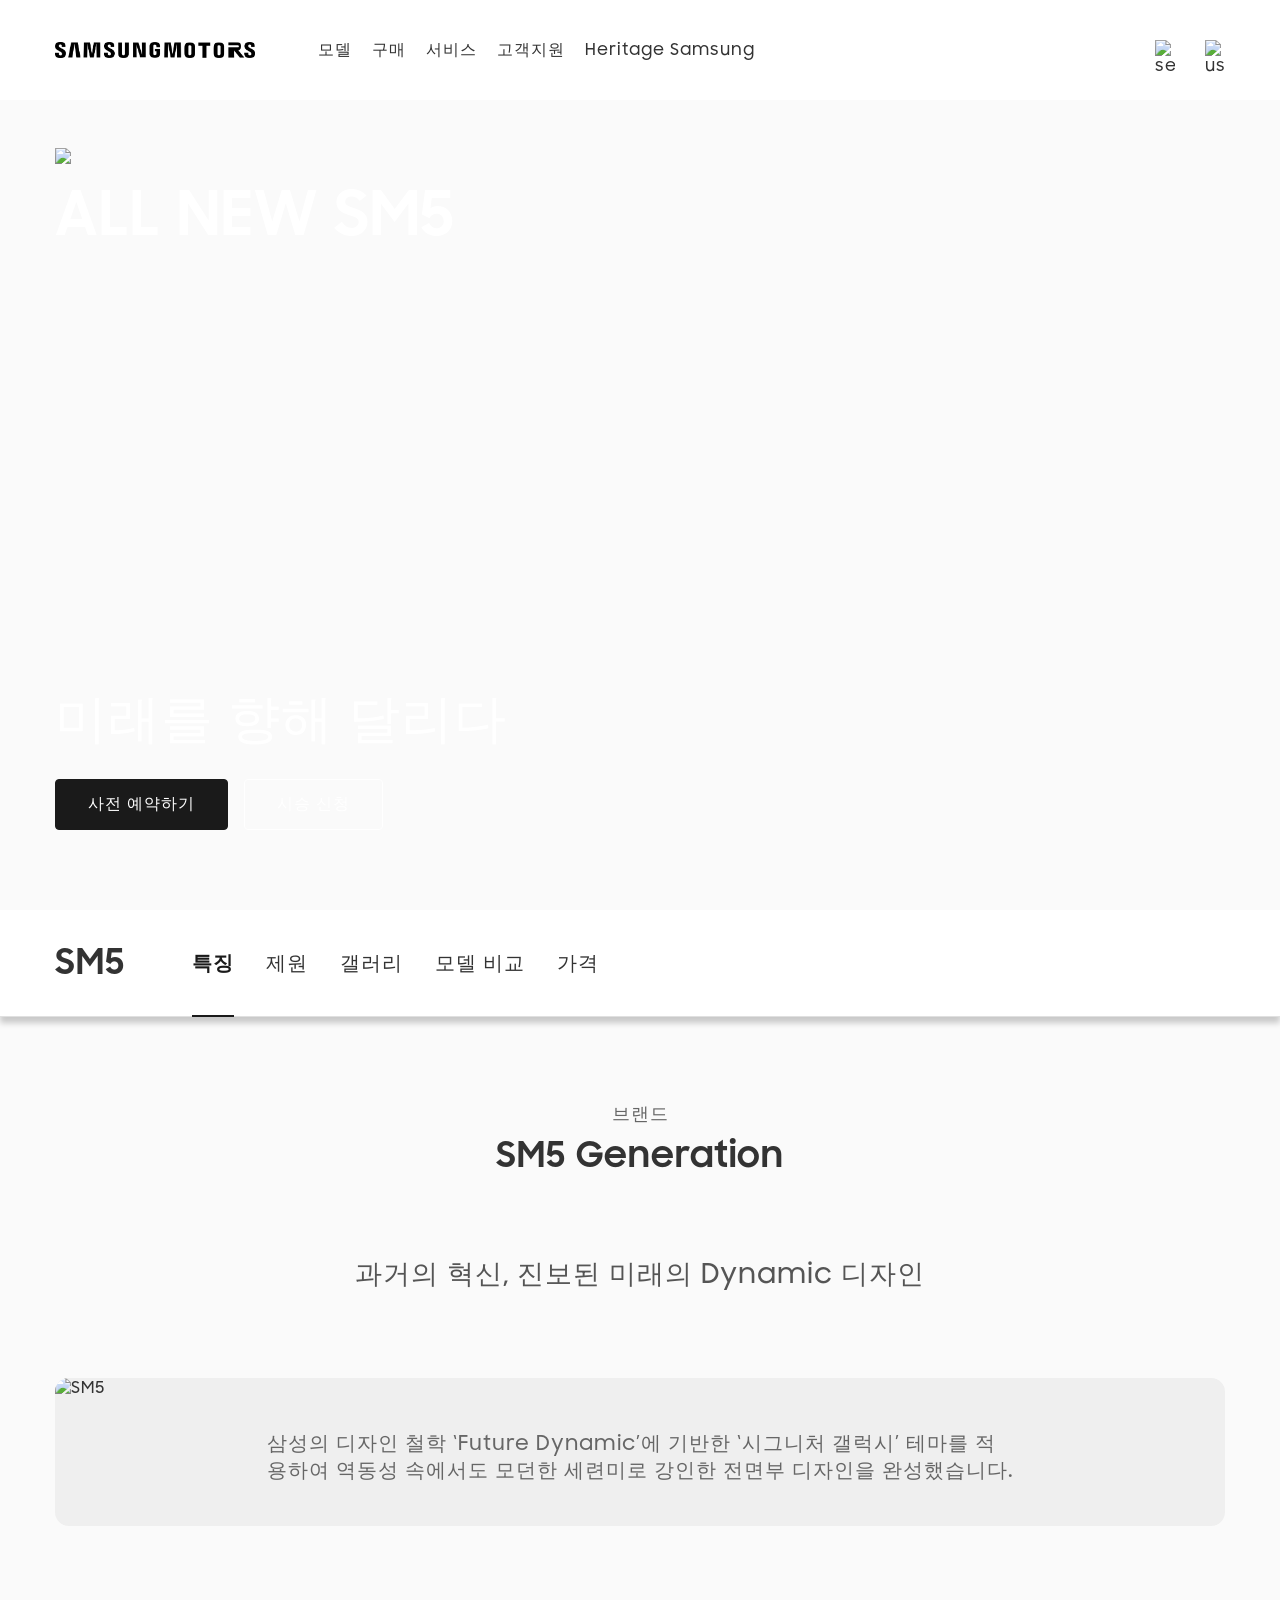
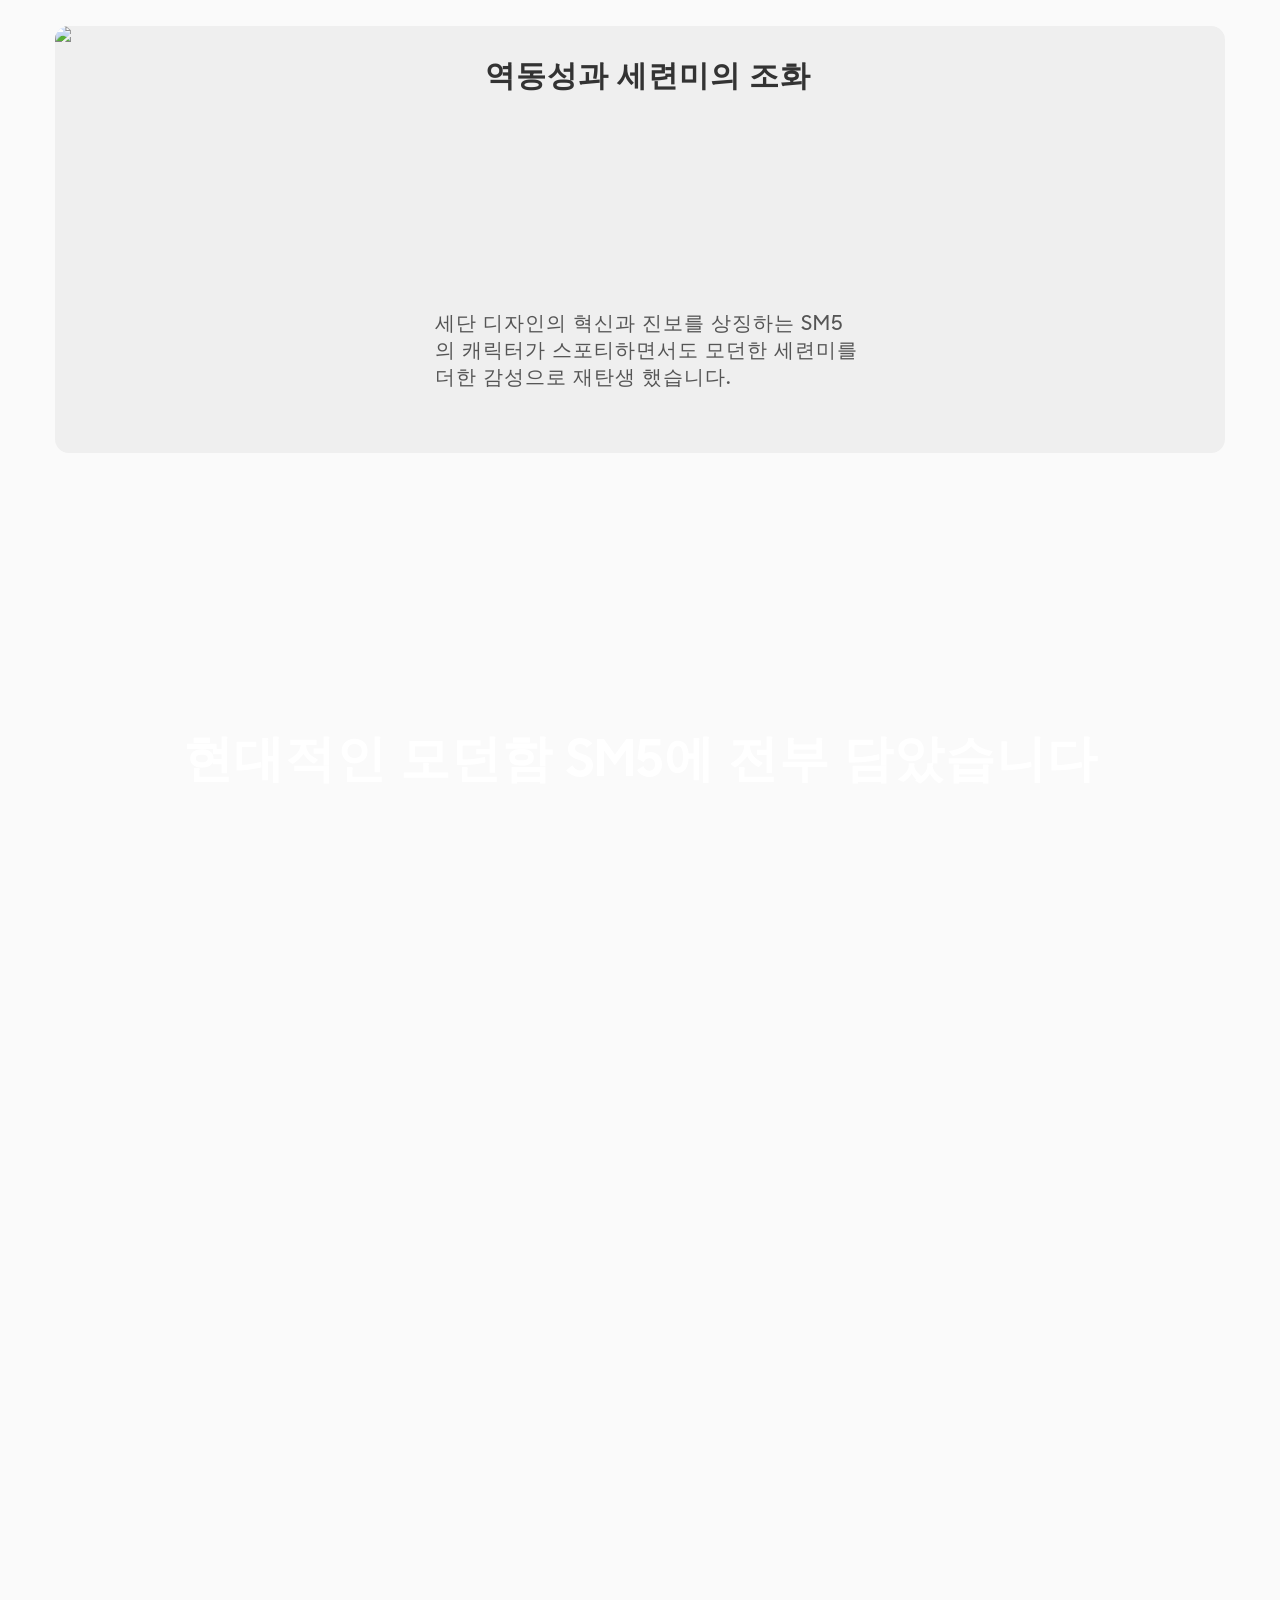
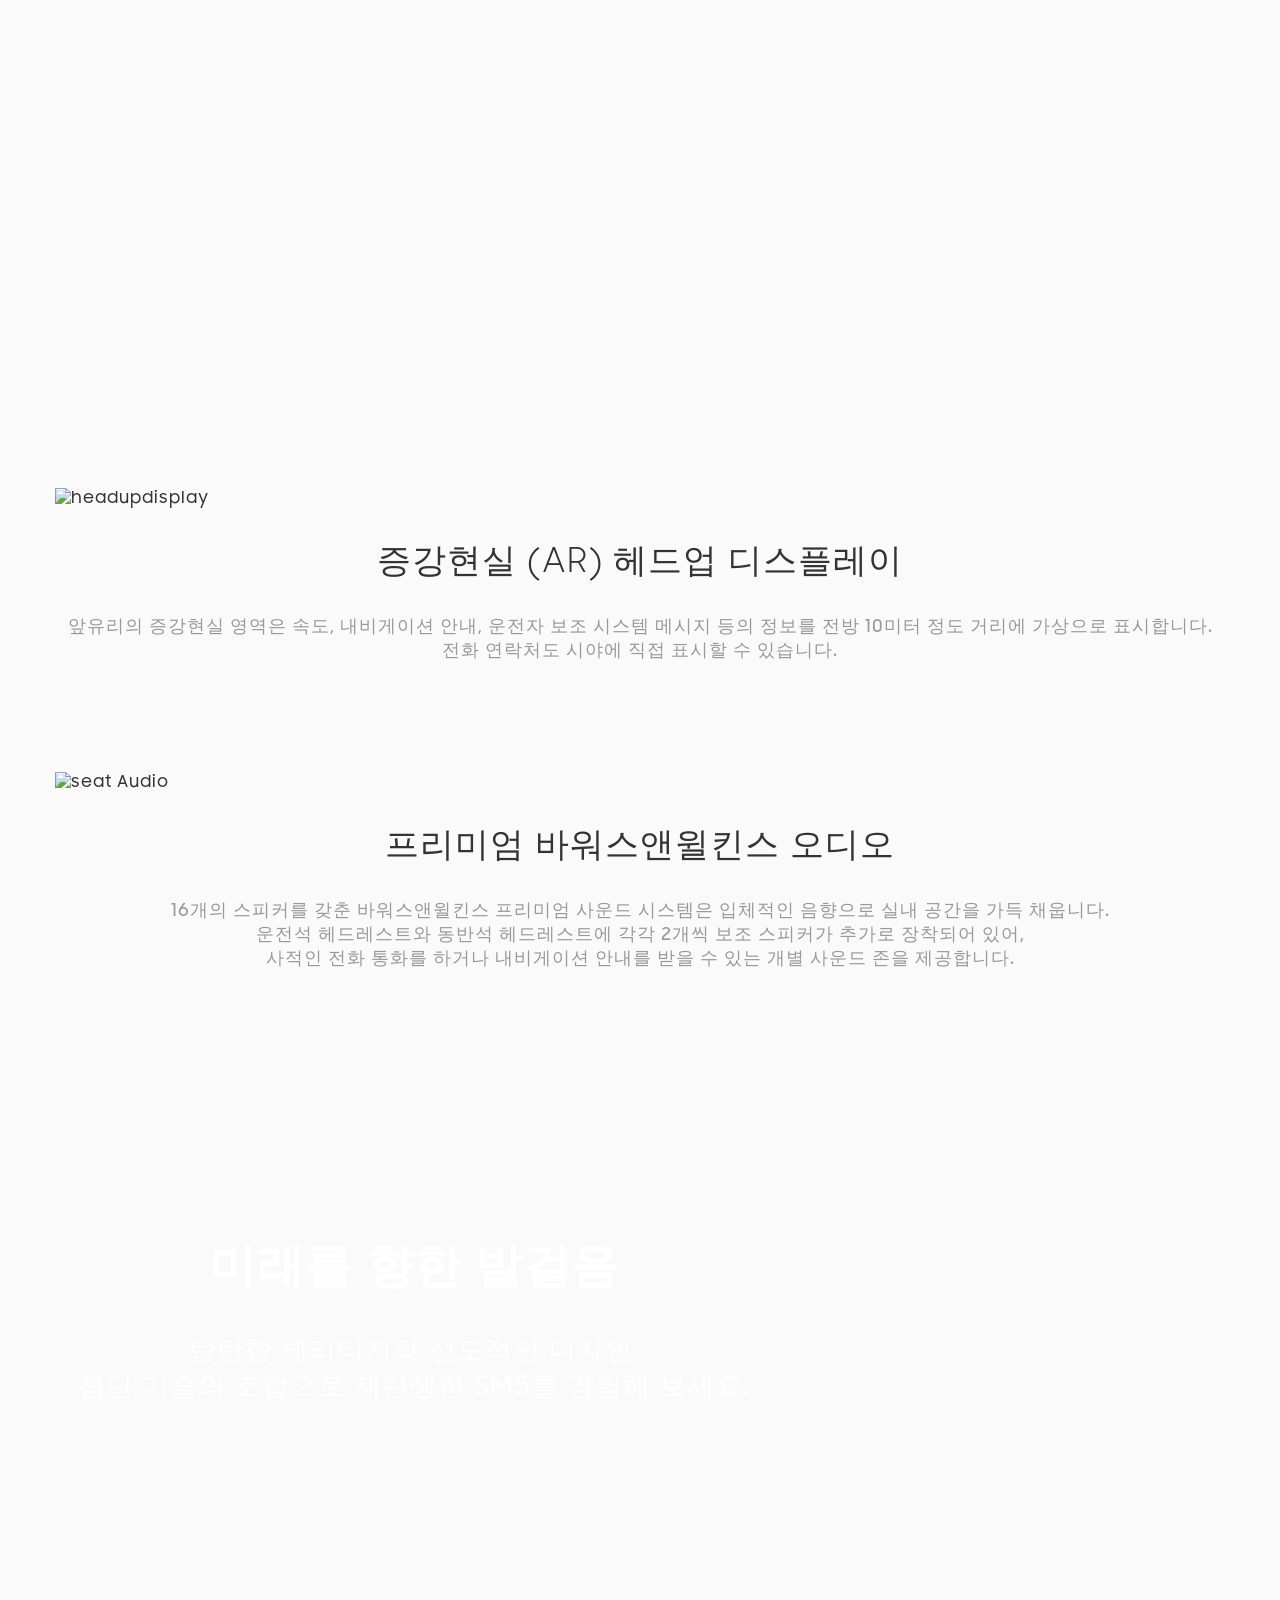
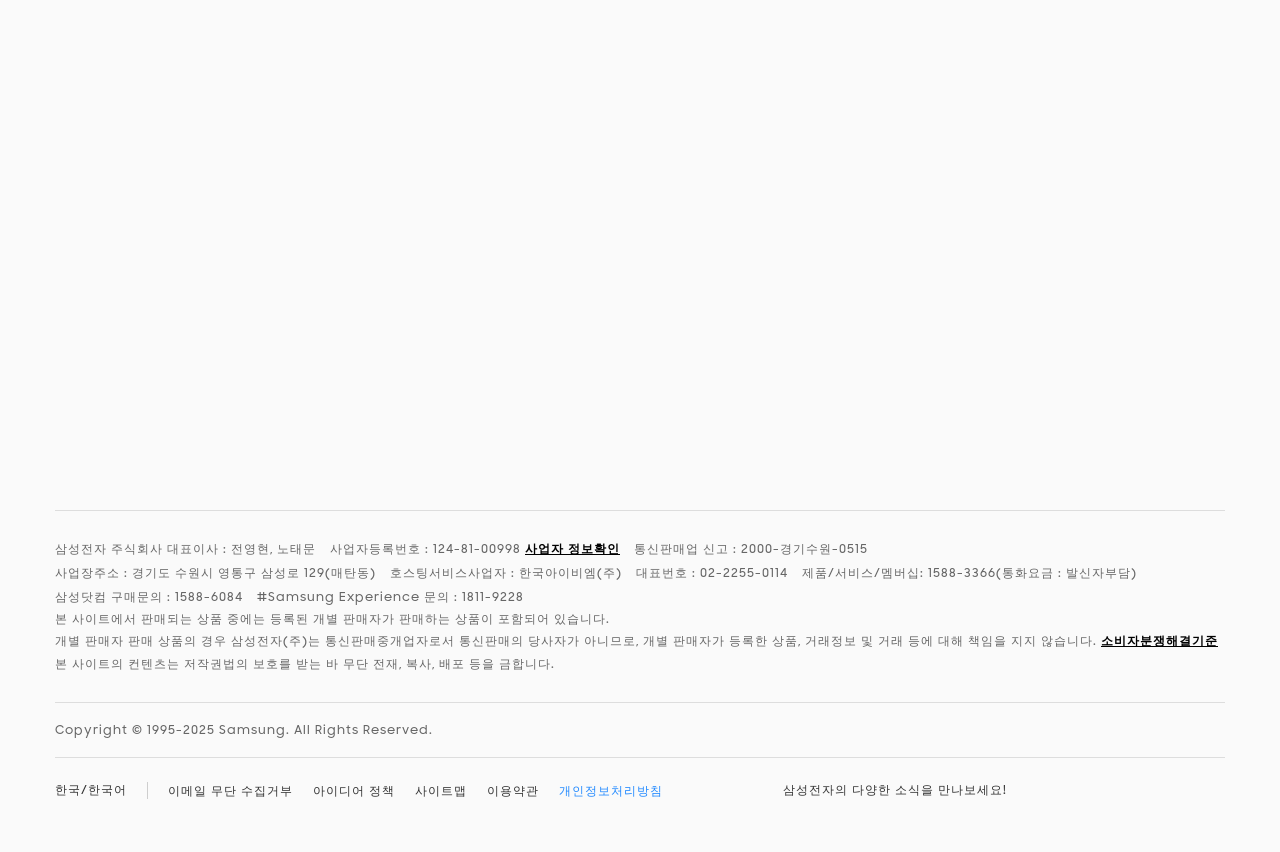
==== car-model.html @ c20ecaf3 "0511" ====
﻿<!DOCTYPE html>
<html lang="ko">
<head>
  <meta charset="UTF-8" />
  <meta name="viewport" content="width=device-width, initial-scale=1.0" />
  <title>All New SM5</title>
  <!-- 외부링크 -->
  <!-- 폰트어썸CDN -->
  <script src="https://kit.fontawesome.com/1cd9cbfb2d.js" crossorigin="anonymous"></script>
    <!-- reset -->
  <link rel="stylesheet" href="css/reset.css" />
  <!-- header -->
  <link rel="stylesheet" href="css/header.css" />
  <!-- main navi -->
  <link rel="stylesheet" href="css/car-model-navi.css" />
  <!-- footer -->
  <link rel="stylesheet" href="css/footer.css" />
  <!-- style -->
  <link rel="stylesheet" href="css/car-model.css" />
  <link rel="stylesheet" href="css/banner-slider.css" />
  <script src="js/header-footer.js" defer></script>
  <script src="js/banner-slider.js" defer></script>
</head>
<body>
<!-- header-nav -->
  <header>
    <div class="container">
      <h1 class="logo">
        <a href="index.html"><img src="imgs/icon-img/logo.png" alt="LOGO"></a>
      </h1>
      <nav class="navbar">
        <ul class="navbtn1">
          <li><a href="car-model.html">모델</a></li>
          <li><a href="#">구매</a></li>
          <li><a href="#">서비스</a></li>
          <li><a href="#">고객지원</a></li>
          <li><a href="#">Heritage Samsung</a></li>
        </ul>
        <ul class="navbtn2">
          <li><button class="search"><img src="imgs/icon-img/search.png" alt="search"></button></li>
          <ll><a href="#" class="user"><img src="imgs/icon-img/user.png" alt="user"></a></ll>
        </ul>
      </nav>
      <!-- 추가: 햄버거 버튼 -->
    <button class="hamburger" id="hamburger">
      <span></span>
      <span></span>
      <span></span>
    </button>
    </div>
  </header>

  <main>
    <!-- topBanner========================================================== -->
    <section id="topBanner">
      <!-- 슬라이드 배경 -->
      <div class="banner-slides">
        <div class="slide active" style="background-image: url('imgs/model-img/topbanner.png')"></div>
        <div class="slide"        style="background-image: url('imgs/model-img/topbanner (1).png')"></div>
        <div class="slide"        style="background-image: url('imgs/model-img/topbanner (2).png')"></div>
        <div class="slide"        style="background-image: url('imgs/model-img/topbanner (3).png')"></div>
      </div>

      <div class="container">
        <div class="title">
          <img src="imgs/icon-img/Samsung Logo.png">
          <h1 class="naming">ALL NEW SM5</h1>
        </div>
        <div class="slogan">
          <h3>미래를 향해 달리다</h3>
          <div class="btn">
            <a href="#" class="reserve">사전 예약하기</a>
            <a href="#" class="drive">시승 신청</a>
          </div>
        </div>
      </div>

      <!-- 슬라이드 컨트롤 -->
      <div class="banner-controls">
        <button class="btn-prev" aria-label="이전"><i class="fa-solid fa-chevron-left"></i></button>
        <button class="btn-pause" aria-label="일시정지"><i class="fa-solid fa-pause"></i></button>
        <button class="btn-next" aria-label="다음"><i class="fa-solid fa-chevron-right"></i></button>
      </div>
    </section>

    <div id="sticky-wrap">
    <!-- model-nav -->
    <section id="model-nav">
      <div class="container">
          <div class="navi">
          <div class="nav-title">
            SM5
          </div>
          <nav class="nav-btn">
            <a href="car-model.html" class="on">특징</a>
            <a href="car-model2.html">제원</a>
            <a href="car-model3.html">갤러리</a>
            <a href="#">모델 비교</a>
            <a href="#">가격</a>
          </nav>
        </div>
      </div>
    </section>
    
    <!-- model-imgs -->

      <section id="model-imgs">
      <div class="container">
        <div class="title">
          <p>브랜드</p>
          <h1>SM5 Generation</h1>
          <span>과거의 혁신, 진보된 미래의 Dynamic 디자인</span>
        </div>
        <div class="img-box img-box1">
            <img src="imgs/model-img/old&newcard.png" alt="SM5">
          <div class="box-txt box-txt1">
            <p>삼성의 디자인 철학 ‘Future Dynamic’에 기반한 ‘시그니처 갤럭시’ 테마를 적용하여 역동성 속에서도 모던한 세련미로 강인한 전면부 디자인을 완성했습니다.</p>
          </div>
        </div>
        <div class="img-box img-box2">
          <img src="imgs/model-img/blackcard.png">
          <div class="box-txt box-txt2">
            <h3>역동성과 세련미의 조화</h3>
            <p>세단 디자인의 혁신과 진보를 상징하는 SM5의 캐릭터가 스포티하면서도 모던한 세련미를 더한 감성으로 재탄생 했습니다. </p>
          </div>
        </div>
      </div>
    </section>

    <!-- interier -->
    
    <section id="interier">
      <div class="container">
        <h1>현대적인 모던함 SM5에 전부 담았습니다</h1>
      </div>
    </section>

    <!-- function -->

    <section id="function">
      <div class="container">
        <div class="function-card function-card1">
          <img src="imgs/model-img/headupdisplay.png" alt="headupdisplay">
          <div class="function-txt">
            <h3>증강현실 (AR) 헤드업 디스플레이</h3>
            <p>앞유리의 증강현실 영역은 속도, 내비게이션 안내, 운전자 보조 시스템 메시지 등의 정보를 전방 10미터 정도 거리에 가상으로 표시합니다.<br> 
전화 연락처도 시야에 직접 표시할 수 있습니다.</p>
          </div>
        </div>
        <div class="function-card function-card2">
          <img src="imgs/model-img/seat.png" alt="seat Audio">
          <div class="function-txt">
            <h3>프리미엄 바워스앤윌킨스 오디오</h3>
            <p>16개의 스피커를 갖춘 바워스앤윌킨스 프리미엄 사운드 시스템은 입체적인 음향으로 실내 공간을 가득 채웁니다.<br>
운전석 헤드레스트와 동반석 헤드레스트에 각각 2개씩 보조 스피커가 추가로 장착되어 있어,<br> 
사적인 전화 통화를 하거나 내비게이션 안내를 받을 수 있는 개별 사운드 존을 제공합니다.</p>
          </div>
        </div>
      </div>
    </section>

<!-- bot-banner -->
    <section id="bot-banner">
      <div class="bot-banner-txt">
        <h1>미래를 향한 발걸음</h1>
        <p>탄탄한 헤리티지와 선도적인 디자인,<br> 첨단 기술의 조합으로 재탄생한 SM5를 경험해 보세요.</p>
      </div>
    </div>
    </section>

    </div>
  </main>
  <!-- footer -->
  
  <footer id="footer">
    <div class="container">
      <div class="footer_inner">
			<div class="footer_info">
				<div class="info_line">
					<p>삼성전자 주식회사 대표이사 : 전영현, 노태문</p>
					<p>
						사업자등록번호 : 124-81-00998
						<a href="https://www.ftc.go.kr/bizCommPop.do?wrkr_no=1248100998&amp;apv_perm_no=" class="comp" title="새 창 열림" target="_blank" data-di-id="di-id-ab5b704f-9ed59ae2">사업자 정보확인</a>
					</p>
					<p>통신판매업 신고 : 2000-경기수원-0515</p>
				</div>
				<div class="info_line">
					<p>사업장주소 : 경기도 수원시 영통구 삼성로 129(매탄동)</p>
					<p>호스팅서비스사업자 : 한국아이비엠(주)</p>
					<p>대표번호 : 02-2255-0114</p>
					<p>제품/서비스/멤버십: 1588-3366(통화요금 : 발신자부담)</p>
					<p>삼성닷컴 구매문의 : 1588-6084</p>
					<p>#Samsung Experience 문의 : 1811-9228</p>
				</div>
				<div class="info_line desc">
					<p>
						본 사이트에서 판매되는 상품 중에는 등록된 개별 판매자가 판매하는 상품이 포함되어 있습니다.
					</p>
					<p>
						개별 판매자 판매 상품의 경우 삼성전자(주)는 통신판매중개업자로서 통신판매의 당사자가 아니므로, 개별 판매자가 등록한 상품, 거래정보 및 거래 등에 대해 책임을 지지 않습니다.
						<a href="/sec/dispute-resolution/" class="comp" title="새 창 열림" target="_blank" data-di-id="di-id-be22e656-9330a1a8">소비자분쟁해결기준</a>
					</p>
				</div>
				<div class="info_line">
					<p>본 사이트의 컨텐츠는 저작권법의 보호를 받는 바 무단 전재, 복사, 배포 등을 금합니다.</p>
				</div>
			</div>
		</div>
<article class="middle_foot">
  <p>Copyright &copy; 1995-2025 Samsung. All Rights Reserved.</p>
</article>
    <div class="footer_content footnote">
		<div class="footer_inner">
			<div class="terms_box">
				<a href="/sec/function/ipredirection/ipredirectionLocalList/" class="footer_language" data-di-id="di-id-b35ede79-4d6bcb10">한국/한국어</a>
					<ul class="terms_list">
					<li><a href="javascript:;" title="이메일 무단 수집거부" data-popup-target="popupGatherRefuse" data-omni="footer:bottom_email_security" data-di-id="di-id-8c03a043-547cf681">이메일 무단 수집거부</a></li>
					<li><a href="javascript:;" title="아이디어 정책" data-popup-target="popupIdeaPolicy" data-omni="footer:bottom_idea security" data-di-id="di-id-d945bde3-86e293f">아이디어 정책</a></li>
					<li><a href="/sec/info/sitemap/" data-omni="footer:bottom_sitemap" data-di-id="di-id-b40f2152-eef82385">사이트맵</a></li>
						<li>
						<div id="dropClauseList01" class="wrap-droplist rounded clause-use">
							<button class="droplist-button" aria-haspopup="listbox" aria-labelledby="dropServiceClauseTitle dropServiceClauseBtn" id="dropServiceClauseBtn" title="서비스별 이용약관" data-di-id="#dropServiceClauseBtn">이용약관<span class="blind">하위 메뉴 있음</span></button>
							<ul class="droplist" aria-labelledby="dropServiceClauseTitle" aria-activedescendant="optServiceClause01">
								<li id="optServiceClause02" class="droplist-item" data-omni="footer:terms_legal"><a href="https://account.samsung.com/membership/etc/specialTC.do?fileName=samsungkorea.html" target="_blank" title="새 창으로 열림" data-di-id="di-id-45524f74-94887041">삼성전자 대표사이트 이용약관</a></li>
								<li id="optServiceClause03" class="droplist-item" data-omni="footer:terms_conditions"><a href="/sec/membership/terms/" data-di-id="di-id-bf32124c-86fdbf54">삼성전자 멤버십 회원 이용약관</a></li>
								<li id="optServiceClause04" class="droplist-item" data-omni="footer:terms_contents"><a href="https://account.samsung.com/membership/policy/terms" target="_blank" title="새 창으로 열림" data-di-id="di-id-9325bd65-80ab3fd4">삼성 서비스 이용약관</a></li>
								<li id="optServiceClause05" class="droplist-item" data-omni="footer:terms_aisc"><a href="/sec/aisc/terms/600/700/" data-di-id="di-id-958b317d-4fa157c9">AI 구독 이용약관</a></li>
							</ul>
						</div>
					</li>
					<li>
						<div id="dropClauseList02" class="wrap-droplist rounded  clause-private">
							<button class="droplist-button" title="서비스별 개인정보처리방침" id="dropServicePrivateTitle" data-di-id="#dropServicePrivateTitle" style="color:#2189FF;">개인정보처리방침<span class="blind">하위 메뉴 있음</span></button>
							<ul class="droplist" aria-labelledby="dropServicePrivateTitle" aria-activedescendant="optServicePrivate01">
								<li id="optServicePrivate02" class="droplist-item"><a href="/sec/info/privacy/01/rc" data-di-id="di-id-6f869091-fb3aa356">삼성닷컴 개인정보처리방침</a></li>
								<li id="optServicePrivate03" class="droplist-item"><a href="/sec/info/privacy/02" data-di-id="di-id-ee6f8087-b15b1fed">삼성닷컴 이벤트 개인정보처리방침</a></li>
								<li id="optServicePrivate04" class="droplist-item"><a href="/sec/info/privacy/03" data-di-id="di-id-a4510bcc-b09975da">삼성전자멤버십 개인정보처리방침</a></li>
								<li id="optServicePrivate06" class="droplist-item"><a href="/sec/info/privacy/05" data-di-id="di-id-d0e50d3d-b4140968">경력채용 개인정보처리방침</a></li>
								<li id="optServicePrivate10" class="droplist-item"><a href="/sec/info/privacy/10" data-di-id="di-id-285e3d68-a63ace6">삼성케어서비스 개인정보처리방침</a></li>
								<li id="optServicePrivate11" class="droplist-item"><a href="/sec/info/privacy/11" data-di-id="di-id-ffbcbd30-ba1c6d1">영상정보처리기기 운영관리 방침</a></li>
							</ul>
						</div>
					</li>
				</ul>
			</div>
			<div class="social_box">
				<span class="social_tit">삼성전자의 다양한 소식을 만나보세요!</span>
				<ul class="social_list">
						<li>
							<a href="//www.facebook.com/SamsungKorea" class="social_item facebook" title="새 창 열림" target="_blank">
								<i class="fa-brands fa-facebook"></i>
							</a>
						</li>
						<li>
							<a href="//www.youtube.com/c/samsungkorea" class="social_item youtube" title="새 창 열림" target="_blank">
								<i class="fa-brands fa-youtube"></i>
							</a>
						</li>
						<li>
							<a href="//www.instagram.com/samsungkorea" class="social_item instagram" title="새 창 열림" target="_blank">
								<i class="fa-brands fa-instagram"></i>
							</a>
						</li>
						<li>
							<a href="//pf.kakao.com/_VJjxdC" class="social_item kakao" title="새 창 열림" target="_blank">
								<i class="fa-brands fa-kakao-talk"></i>
							</a>
						</li>
						<li>
							<a href="//twitter.com/SamsungKorea" class="social_item twitter" title="새 창 열림" target="_blank">
								<i class="fa-brands fa-x-twitter"></i>
							</a>
						</li>
						<li>
							<a href="javascript:void(0);" class="social_item share">
								<i class="fa-solid fa-share-nodes"></i>
							</a>
						</li>
					</ul>
			</div>
		</div>
	</div>
    </div>
  </footer>
</body>
</html>
---- css/header.css ----
header{
  width: 100%;
  height: 100px;
  margin: auto;
  z-index: 20;
  position: fixed;
  top: 0;
  display: flex;
  background: #fff;
}
header .container{
  display: flex;
  justify-content: space-between;
  align-items: center;
}
.logo{
  width: 200px;
}
.navbar{
  display: flex;
  gap: 400px;
}
.navbar .navbtn1{
  display: flex;
  align-items: center;
  justify-content: center;
  gap: 20px;
  white-space: nowrap;
}
.navbar .navbtn2{
  display: flex;
  gap: 30px;
  align-items: center;
}
.navbar .navbtn2 li,
.search, .user
{
  display: block;
  width: 20px;
  height: 20px;
}
/* ── 햄버거 버튼 기본 숨김 ── */
.hamburger {
  display: none;
  flex-direction: column;
  justify-content: center;
  gap: 5px;
  background: none;
  border: none;
  cursor: pointer;
  padding: 4px;
  z-index: 30;
}
.hamburger span {
  display: block;
  width: 24px;
  height: 2px;
  background: #000;
  transition: all 0.3s ease;
}

/* 햄버거 → X 아이콘 변환 */
.hamburger.active span:nth-child(1) {
  transform: translateY(7px) rotate(45deg);
}
.hamburger.active span:nth-child(2) {
  opacity: 0;
}
.hamburger.active span:nth-child(3) {
  transform: translateY(-7px) rotate(-45deg);
}

/* ── 태블릿 ── */
@media (max-width: 1200px) {
  .navbar{
    gap: 380px;
  }
}
@media (max-width: 1080px) {
  .navbar{
    gap: 150px;
  }
}
@media (max-width: 900px) {
  .navbar{
    gap: 80px;
  }
}
@media (max-width: 790px) {
  header {
    height: 70px;
  }
  .hamburger {
    display: flex; /* 햄버거 버튼 표시 */
  }
  .navbar {
    display: none; /* 기본 nav 숨김 */
    flex-direction: column;
    gap: 0;
    position: fixed;
    top: 70px;
    left: 0;
    width: 100%;
    background: #fff;
    padding: 20px 0;
    box-shadow: 0 4px 12px rgba(0,0,0,0.1);
    z-index: 20;
  }
  .navbar.open {
    display: flex; /* JS로 open 클래스 토글 시 표시 */
  }
  .navbar .navbtn1 {
    flex-direction: column;
    gap: 0;
    width: 100%;
  }
  .navbar .navbtn1 li a {
    display: block;
    padding: 14px 24px;
    font-size: 16px;
    border-bottom: 1px solid #f0f0f0;
  }
  .navbar .navbtn2 {
    padding: 16px 24px;
    gap: 20px;
  }
}

/* ── 모바일 ── */
@media (max-width: 481px) {
  .logo {
    width: 140px;
  }
  .navbar .navbtn1 li a {
    font-size: 14px;
    padding: 12px 20px;
  }
}
---- css/car-model-navi.css ----
#sticky-wrap {
  position: relative;
}

#model-nav {
  width: 100%;
  position: sticky;    /* navi 대신 model-nav에 sticky */
  top: 100px;
  z-index: 10;
  background: #fff;
  border-bottom: 1px solid #e0e0e0;
  box-shadow: 0 6px 6px rgba(0,0,0,0.2);
}

#model-nav .container {
  display: flex;
  align-items: center;
  gap: 67px;
  height: 106px;
  position: relative;
}

.navi {
  display: flex;
  align-items: center;
  gap: 67px;
  width: 100%;
}

.nav-title {
  font-size: 35px;
  font-weight: 700;
  color: #333;
  letter-spacing: 3%;
}

.nav-btn {
  display: flex;
  gap: 32px;
}

.nav-btn a {
  font-size: 20px;
  color: #333;
  cursor: pointer;
  transition: color 0.2s;
  position: relative;
}

.nav-btn a:hover {
  color: #1a1a1a;
}

.nav-btn a.on {
  color: #1a1a1a;
  font-weight: 700;
}

.nav-btn a.on::after {
  content: '';
  position: absolute;
  bottom: -40px;
  left: 0;
  width: 100%;
  height: 2px;
  background: #1a1a1a;
}


/* ── 반응형 ── */

@media (max-width: 1024px) {
  #model-nav { top: 70px; }
  #model-nav .container { height: 80px; gap: 40px; }
  .nav-title { font-size: 28px; }
  .nav-btn { gap: 24px; }
  .nav-btn a { font-size: 16px; }
  .nav-btn a.on::after { bottom: -28px; }
}

@media (max-width: 768px) {
  #model-nav { top: 70px; }
  #model-nav .container { height: 70px; gap: 24px; }
  .nav-title { font-size: 22px; }
  .nav-btn { gap: 18px; }
  .nav-btn a { font-size: 14px; }
  .nav-btn a.on::after { bottom: -24px; }
}

@media (max-width: 657px) {
  #model-nav { top: 70px; }
  #model-nav .container { height: 60px; gap: 16px; }
  .nav-title { font-size: 18px; }
  .nav-btn { gap: 14px; }
  .nav-btn a { font-size: 13px; }
  .nav-btn a.on::after { bottom: -20px; }
}

@media (max-width: 481px) {
  #model-nav { top: 70px; }
  #model-nav .container { height: 54px; gap: 12px; }
  .nav-title { font-size: 16px; }
  .nav-btn { gap: 10px; }
  .nav-btn a { font-size: 12px; }
  .nav-btn a.on::after { bottom: -18px; }
}

@media (max-width: 391px) {
  #model-nav { top: 70px; }
  #model-nav .container { height: 48px; gap: 8px; }
  .nav-title { font-size: 14px; }
  .nav-btn { gap: 8px; }
  .nav-btn a { font-size: 11px; }
  .nav-btn a.on::after { bottom: -16px; }
}
---- css/footer.css ----
/* footer */
#footer {
  width: 100%;
}

#footer .container {
  padding: 30px 10px;
}

/* ─── 상단: 회사 정보 ─── */
#footer .footer_info {
  border-top: 1px solid #ddd;
  border-bottom: 1px solid #ddd;
  padding: 26px 0;
}

#footer .footer_info .info_line {
  display: flex;
  flex-wrap: wrap;
  gap: 0 14px;
  font-size: 12px;
  color: #666;
  line-height: 2;
  letter-spacing: -0.5px;
}

#footer .footer_info .info_line p {
  color: #666;
}

#footer .footer_info .info_line.desc {
  flex-direction: column;
  gap: 0;
  line-height: 1.8;
}

#footer .footer_info .info_line .comp {
  color: #000;
  text-decoration: underline;
  font-weight: 600;
}

/* ─── 중간: 카피라이트 ─── */
#footer .middle_foot {
  display: flex;
  justify-content: space-between;
  align-items: center;
  padding: 20px 0;
  border-bottom: 1px solid #ddd;
  font-size: 12px;
  color: #666;
}

/* ─── 하단: 약관 + SNS ─── */
#footer .footer_content.footnote .footer_inner {
  display: flex;
  justify-content: space-between;
  align-items: center;
  padding: 20px 0;
  gap: 16px;
}

/* 왼쪽: 언어 선택 + 약관 메뉴 */
#footer .footer_content .terms_box {
  display: flex;
  align-items: center;
}

#footer .footer_content .terms_box .footer_language {
  font-size: 12px;
  color: #333;
  text-decoration: none;
  padding-right: 20px;
  border-right: 1px solid #cecece;
  margin-right: 20px;
  white-space: nowrap;
}

#footer .footer_content .terms_box .terms_list {
  display: flex;
  list-style: none;
  align-items: center;
  gap: 20px;
}

#footer .footer_content .terms_box .terms_list li a {
  font-size: 12px;
  color: #333;
  text-decoration: none;
}

/* 드롭다운 (이용약관 / 개인정보처리방침) */
#footer .footer_content .terms_box .wrap-droplist {
  position: relative;
}

#footer .footer_content .terms_box .droplist-button {
  font-size: 12px;
  color: #333;
  background: none;
  border: none;
  cursor: pointer;
  padding: 0;
  font-family: inherit;
}

#footer .footer_content .terms_box .clause-private .droplist-button {
  color: #2189FF;
}

#footer .footer_content .terms_box .droplist {
  display: none;
  position: absolute;
  bottom: calc(100% + 8px);
  left: 0;
  background: #fff;
  border: 1px solid #ddd;
  list-style: none;
  padding: 8px 0;
  min-width: 210px;
  z-index: 100;
  box-shadow: 0 -2px 8px rgba(0, 0, 0, 0.1);
}

#footer .footer_content .terms_box .wrap-droplist:hover .droplist {
  display: block;
}

#footer .footer_content .terms_box .droplist .droplist-item a {
  display: block;
  padding: 6px 16px;
  font-size: 12px;
  color: #333;
  text-decoration: none;
  white-space: nowrap;
}

#footer .footer_content .terms_box .droplist .droplist-item a:hover {
  background: #f5f5f5;
}

/* 오른쪽: SNS */
#footer .footer_content .social_box {
  display: flex;
  align-items: center;
  gap: 14px;
  flex-shrink: 0;
}

#footer .footer_content .social_box .social_tit {
  font-size: 12px;
  color: #333;
  white-space: nowrap;
}

#footer .footer_content .social_box .social_list {
  display: flex;
  list-style: none;
  align-items: center;
  gap: 12px;
}

#footer .footer_content .social_box .social_item {
  display: flex;
  align-items: center;
  justify-content: center;
  width: 24px;
  height: 24px;
  font-size: 20px;
  color: #333;
  text-decoration: none;
}

/* Font Awesome 소셜 아이콘 (<i> 태그 사용) */
#footer .footer_content .social_box .social_item i {
  font-size: 20px;
  color: #333;
}

/* 공유 툴팁 기본 숨김 */
.tooltip-layer {
  display: none;
}

/* 스크린 리더 전용 숨김 */
.blind {
  position: absolute;
  width: 1px;
  height: 1px;
  margin: -1px;
  padding: 0;
  overflow: hidden;
  clip: rect(0, 0, 0, 0);
  white-space: nowrap;
  border: 0;
}

/* ─── 반응형 ─── */
@media (max-width: 1024px) {
  #footer .container {
    width: 100%;
    max-width: 100%;
    padding: 0 24px;
    box-sizing: border-box;
  }
}

@media (max-width: 768px) {
  #footer .container {
    width: 100%;
    max-width: 100%;
    padding: 0 20px;
    box-sizing: border-box;
  }

  #footer .footer_info .info_line {
    flex-direction: column;
    gap: 0;
    line-height: 2;
  }

  #footer .footer_content.footnote .footer_inner {
    flex-direction: column;
    align-items: flex-start;
    padding-bottom: 28px;
  }

  #footer .footer_content .terms_box {
    flex-wrap: wrap;
    gap: 14px;
  }

  #footer .footer_content .social_box {
    flex-wrap: wrap;
    gap: 10px;
  }
}

@media (max-width: 481px) {
  #footer .container {
    width: 100%;
    max-width: 100%;
    padding: 0 16px;
    box-sizing: border-box;
  }

  #footer .footer_info .info_line {
    word-break: keep-all;
    line-height: 1.8;
    letter-spacing: -0.5px;
  }

  #footer .middle_foot {
    padding: 16px 0;
  }

  #footer .footer_content .terms_box {
    flex-wrap: wrap;
    gap: 10px;
  }

  #footer .footer_content .terms_box .footer_language {
    width: 100%;
    padding-right: 0;
    border-right: none;
    border-bottom: 1px solid #cecece;
    padding-bottom: 10px;
    margin-right: 0;
  }

  #footer .footer_content .terms_box .terms_list {
    flex-wrap: wrap;
    gap: 10px;
  }

  #footer .footer_content .social_box {
    flex-wrap: wrap;
    gap: 12px;
  }

  #footer .footer_content .social_box .social_tit {
    width: 100%;
  }
}
---- css/car-model.css ----
#topBanner{
  width: 100%;
  height: 90vh;
  position: relative;
  overflow: hidden;
}
#topBanner .container {
  position: relative;
  z-index: 1;
  height: 100%;
  display: flex;
  flex-direction: column;
  justify-content: space-between;  /* title 상단 / slogan 하단 */
  padding-top: 48px;
  padding-bottom: 80px;
}

/* ── 상단: SAMSUNG 로고 + 차 이름 ── */
#topBanner .title {
  display: flex;
  flex-direction: column;
  gap: 20px;
}

#topBanner .title img {
  width: 200px;
  object-fit: contain;
}

.naming {
  color: #fff;
  font-size: 62px;
  font-weight: 700;
  letter-spacing: 3%;
  line-height: 1;
}

/* ── 하단: 슬로건 + 버튼 ── */
#topBanner .slogan {
  display: flex;
  flex-direction: column;
  gap: 24px;
}

#topBanner .slogan h3 {
  color: #fff;
  font-size: 52px;
  font-weight: 500;
  letter-spacing: 6%;
}

#topBanner .btn {
  display: flex;
  gap: 16px;
}

#topBanner .btn a {
  padding: 14px 32px;
  font-size: 16px;
  font-weight: 500;
  border-radius: 4px;
  transition: all 0.2s;
  cursor: pointer;
}

/* 첫번째 버튼 - 채움 */
#topBanner .btn .reserve {
  background: #1a1a1a;
  color: #fff;
  border: 1px solid #1a1a1a;
}
#topBanner .btn .reserve:hover {
  background: #333;
}

/* 두번째 버튼 - 아웃라인 */
#topBanner .btn .drive{
  background: transparent;
  color: #fff;
  border: 1px solid #fff;
}
#topBanner .btn .drive:hover {
  background: rgba(255,255,255,0.15);
}

/* img-box */
#model-imgs > .container{
  margin-top: 75px;
}
#model-imgs .title{
  text-align: center;
}
#model-imgs .title p{
  font-size: 18px;
  color: #666;
  font-weight: 500;
}
#model-imgs .title h1{
  font-size: 35px;
  color: #333;
  margin: 8px 0 78px;
}
#model-imgs .title span{
  font-size: 27px;
  color: #555;
  font-weight: 500;
}
#model-imgs .img-box{
  overflow: hidden;
  border-radius: 14px;
  background: #efefef;
}
#model-imgs .img-box1{
  margin: 86px 0 100px;
}
#model-imgs .box-txt1{
  width: 747px;
  margin: 0 auto;
}
#model-imgs .box-txt1 p{
  font-size: 20px;
  padding: 32px 0 42px;
  color: #666;
  font-weight: 500;
}
#model-imgs .img-box2{
  height: 427px;
  display: flex;
}
#model-imgs .box-txt2{
  display: flex;
  flex-direction: column;
  gap: 213px;
  margin: 30px auto 0;
}
#model-imgs .box-txt2 h3{
  font-size: 30px;
  text-align: center;
}
#model-imgs .box-txt2 p{
  font-size: 20px;
  color: #555;
  width: 427px;
  font-weight: 500;
}

/* interier========================= */

#interier{
  margin: 200px 0;
  background: url(../imgs/model-img/interier.png) no-repeat center/cover;
  height: 135vh;
}
#interier .container h1{
  color: #fff;
  text-align: center;
  font-size: 50px;
  padding-top: 53px;
  letter-spacing: 6%;
}

/* function-card=================== */
#function{
width: 100%;
}
#function .function-txt{
  text-align: center;
  margin-top: 30px;
}
#function .function-txt h3{
  font-size: 34px;
  font-weight: 300;
}
#function .function-txt p{
  font-size: 18px;
  color: #999;
  margin-top: 30px;
}
#function .function-card2{
  margin: 110px 0 200px;
}

/* bot-banner============ */

#bot-banner{
  width: 100%;
  height: 100vh;
  background: url(../imgs/model-img/bottomBanner.png) no-repeat center/cover;
  position: relative;
}
#bot-banner .bot-banner-txt{
position: absolute;
left: 78px;
top: 55px;
text-align: center;
}
.bot-banner-txt h1{
  font-size: 47px;
  color: #fff;
  letter-spacing: 6%;
  margin-bottom: 34px;
}
.bot-banner-txt p{
  font-size: 27px;
  color: #fff;
  letter-spacing: 6%;
}


/* ── 반응형 ── */

@media (max-width: 1200px) {
  #topBanner { height: 75vh; }
  #topBanner .container { padding: 40px 20px; padding-bottom: 70px; }
  #topBanner .title img { width: 140px; }
  #topBanner .naming { font-size: 56px; }
  #topBanner .slogan h3 { font-size: 38px; }
  #topBanner .btn a { padding: 13px 30px; font-size: 15px; }
}

@media (max-width: 1024px) {
  #topBanner { height: 65vh; }
  #topBanner .container { padding: 20px; padding-bottom: 60px; }
  #topBanner .title img { width: 130px; }
  #topBanner .naming { font-size: 48px; }
  #topBanner .slogan h3 { font-size: 32px; }
  #topBanner .btn a { padding: 12px 30px; font-size: 14px; }

  #model-imgs > .container { margin-top: 55px; }
  #model-imgs .title h1 { font-size: 28px; margin: 8px 0 50px; }
  #model-imgs .title span { font-size: 22px; }
  #model-imgs .box-txt1 { width: 100%; padding: 0 40px; }
  #model-imgs .box-txt1 p { font-size: 17px; }
  #model-imgs .img-box2 { height: 360px; }
  #model-imgs .box-txt2 { gap: 160px; }
  #model-imgs .box-txt2 h3 { font-size: 24px; }
  #model-imgs .box-txt2 p { font-size: 17px; width: 360px; }

  #interier { margin: 200px 0 100px; height: 65vh; background-size: cover; }
  #interier .container h1 { font-size: 40px; padding-top: 40px; }
  #function .function-txt h3 { font-size: 28px; }
  #function .function-txt p { font-size: 17px; margin-top: 20px; }
  #function .function-card2 { margin: 80px 0 150px; }
  #bot-banner { height: 55vh; }
  #bot-banner .bot-banner-txt { left: 20px; top: 16px; }
  .bot-banner-txt h1 { font-size: 30px; margin-bottom: 15px;}
  .bot-banner-txt p { font-size: 20px; }
}

@media (max-width: 768px) {
  main { padding: 70px 0; }
  #topBanner { height: 55vh; }
  #topBanner .container { padding: 24px 20px; padding-bottom: 48px; }
  #topBanner .title img { width: 110px; }
  #topBanner .naming { font-size: 38px; }
  #topBanner .slogan { gap: 18px; }
  #topBanner .slogan h3 { font-size: 26px; letter-spacing: 3px; }
  #topBanner .btn a { padding: 12px 24px; font-size: 14px; }

  #model-imgs > .container { margin-top: 40px; padding: 0 15px; }
  #model-imgs .title p { font-size: 15px; }
  #model-imgs .title h1 { font-size: 24px; margin: 6px 0 36px; }
  #model-imgs .title span { font-size: 18px; }
  #model-imgs .img-box1 { margin: 50px 0 48px; }
  #model-imgs .box-txt1 { width: 100%; padding: 0 28px; }
  #model-imgs .box-txt1 p { font-size: 15px; padding: 24px 0 32px; }
  #model-imgs .img-box2 { height: auto; flex-direction: column; }
  #model-imgs .img-box2 img { width: 100%; }
  #model-imgs .box-txt2 { gap: 24px; margin: 24px 28px; }
  #model-imgs .box-txt2 h3 { font-size: 20px; text-align: center; }
  #model-imgs .box-txt2 p { font-size: 15px; width: 100%; }

  #function .container { padding: 0 15px; }
  #interier { margin: 140px 0 80px; height: 60vh; background-size: cover; background-position: center; }
  #interier .container h1 { font-size: 32px; padding-top: 32px; }
  #function .function-txt h3 { font-size: 24px; }
  #function .function-txt p { font-size: 15px; margin-top: 16px; }
  #function .function-card2 { margin: 60px 0 140px; }
  #bot-banner { height: 45vh; }
  #bot-banner .bot-banner-txt { left: 30px; top: 16px; }
  .bot-banner-txt h1 { font-size: 20px; margin-bottom: 10px; }
  .bot-banner-txt p { font-size: 16px; }
}

@media (max-width: 657px) {
  main { padding: 70px 0; }
  #topBanner { height: 45vh; }
  #topBanner .container { padding: 20px 16px; padding-bottom: 36px; }
  #topBanner .title img { width: 90px; }
  #topBanner .naming { font-size: 32px; }
  #topBanner .slogan { gap: 14px; }
  #topBanner .slogan h3 { font-size: 22px; letter-spacing: 2px; }
  #topBanner .btn a { padding: 10px 20px; font-size: 13px; }

  #model-imgs > .container { margin-top: 32px; }
  #model-imgs .title p { font-size: 14px; }
  #model-imgs .title h1 { font-size: 20px; margin: 6px 0 28px; }
  #model-imgs .title span { font-size: 16px; }
  #model-imgs .img-box1 { margin: 36px 0; }
  #model-imgs .box-txt1 { padding: 0 20px; }
  #model-imgs .box-txt1 p { font-size: 14px; padding: 20px 0 28px; }
  #model-imgs .box-txt2 { gap: 20px; margin: 20px; }
  #model-imgs .box-txt2 h3 { font-size: 18px; text-align: center;}
  #model-imgs .box-txt2 p { font-size: 14px; }

  #interier { margin: 100px 0 60px; height: 50vh; background-size: cover; background-position: center; }
  #interier .container h1 { font-size: 26px; padding-top: 28px; }
  #function .function-txt h3 { font-size: 20px; }
  #function .function-txt p { font-size: 14px; margin-top: 14px; }
  #function .function-card2 { margin: 48px 0 120px; }
  #bot-banner { height: 40vh; }
  #bot-banner .bot-banner-txt { left: 20px; top: 10px; }
  .bot-banner-txt h1 { font-size: 16px; margin-bottom: 10px; }
  .bot-banner-txt p { font-size: 14px; }
}

@media (max-width: 481px) {
  main { padding: 70px 0; }
  #topBanner { height: 35vh; }
  #topBanner .container { padding: 16px; padding-bottom: 8px; }
  #topBanner .title{gap: 12px;}
  #topBanner .title img { width: 70px; }
  #topBanner .naming { font-size: 20px; }
  #topBanner .slogan { gap: 8px; }
  #topBanner .slogan h3 { font-size: 15px; letter-spacing: 1px; }
  #topBanner .btn { gap: 10px; }
  #topBanner .btn a { padding: 8px 14px; font-size: 9px; }

  #model-imgs > .container { margin-top: 24px; }
  #model-imgs .title p { font-size: 13px; }
  #model-imgs .title h1 { font-size: 18px; margin: 4px 0 22px; }
  #model-imgs .title span { font-size: 15px; }
  #model-imgs .img-box1 { margin: 28px 0; }
  #model-imgs .box-txt1 { padding: 0 16px; }
  #model-imgs .box-txt1 p { font-size: 13px; padding: 16px 0 22px; }
  #model-imgs .box-txt2 { gap: 16px; margin: 16px; }
  #model-imgs .box-txt2 h3 { font-size: 15px; text-align: center;}
  #model-imgs .box-txt2 p { font-size: 13px; }

  #interier { margin: 60px 0 40px; height: 40vh; background-size: cover; background-position: center; }
  #interier .container h1 { font-size: 20px; padding-top: 20px; }
  #function .function-txt{margin-top: 12px;}
  #function .function-txt h3 { font-size: 16px; }
  #function .function-txt p { font-size: 10px; margin-top: 12px; }
  #function .function-card2 { margin: 26px 0 60px; }
  #bot-banner { height: 30vh; }
  #bot-banner .bot-banner-txt { left: 10px; top: 8px; }
  .bot-banner-txt h1 { font-size: 14px; margin-bottom: 6px; }
  .bot-banner-txt p { font-size: 10px; }
}

@media (max-width: 391px) {
  main { padding: 70px 0; }
  #topBanner { height: 25vh; }
  #topBanner .container { padding: 12px; padding-bottom: 5px; }
  #topBanner .title{gap: 10px;}
  #topBanner .title img { width: 60px; }
  #topBanner .naming { font-size: 18px;}
  #topBanner .slogan { gap: 5px; }
  #topBanner .slogan h3 { font-size: 13px;}
  #topBanner .btn { gap: 8px; }
  #topBanner .btn a { padding: 6px 10px; font-size: 7px; border-radius: 3px; }

  #model-imgs > .container { margin-top: 20px; }
  #model-imgs .title p { font-size: 12px; }
  #model-imgs .title h1 { font-size: 16px; margin: 4px 0 18px; }
  #model-imgs .title span { font-size: 13px; }
  #model-imgs .img-box1 { margin: 20px 0; }
  #model-imgs .box-txt1 { padding: 0 12px; }
  #model-imgs .box-txt1 p { font-size: 10px; padding: 14px 0 18px; }
  #model-imgs .box-txt2 { gap: 14px; margin: 14px 12px; }
  #model-imgs .box-txt2 h3 { font-size: 12px; text-align: center;}
  #model-imgs .box-txt2 p { font-size: 10px; }

  #interier { margin: 50px 0; height: 30vh; background-size: cover; background-position: center; }
  #interier .container h1 { font-size: 17px; padding-top: 16px; }

  #function .function-txt{margin-top: 10px;}
  #function .function-txt h3 { font-size: 12px; }
  #function .function-txt p { font-size: 8px; margin-top: 10px; }
  #function .function-card2 { margin: 28px 0 50px; }

  #bot-banner { height: 25vh; }
  #bot-banner .bot-banner-txt { left: 0; top: 5px; }
  .bot-banner-txt h1 { font-size: 12px; margin-bottom: 5px; }
  .bot-banner-txt p { font-size: 8px; }
}
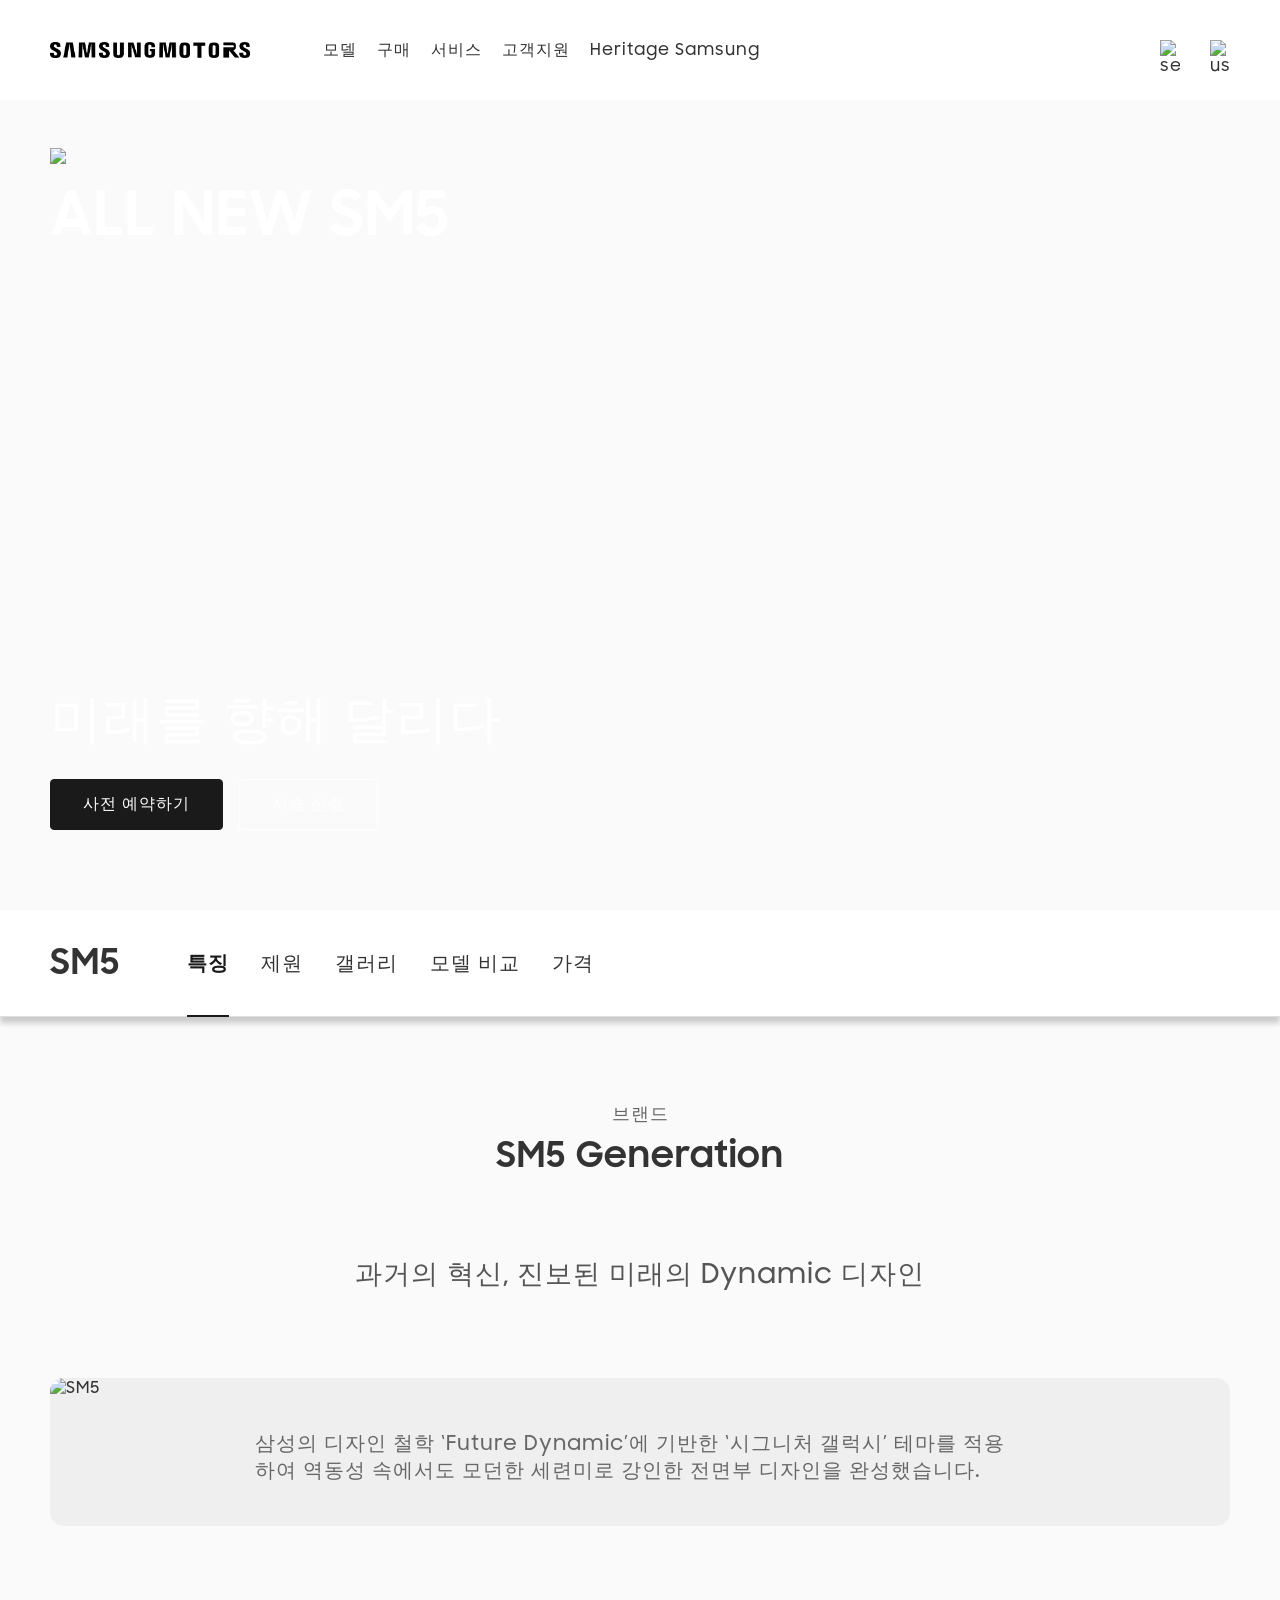
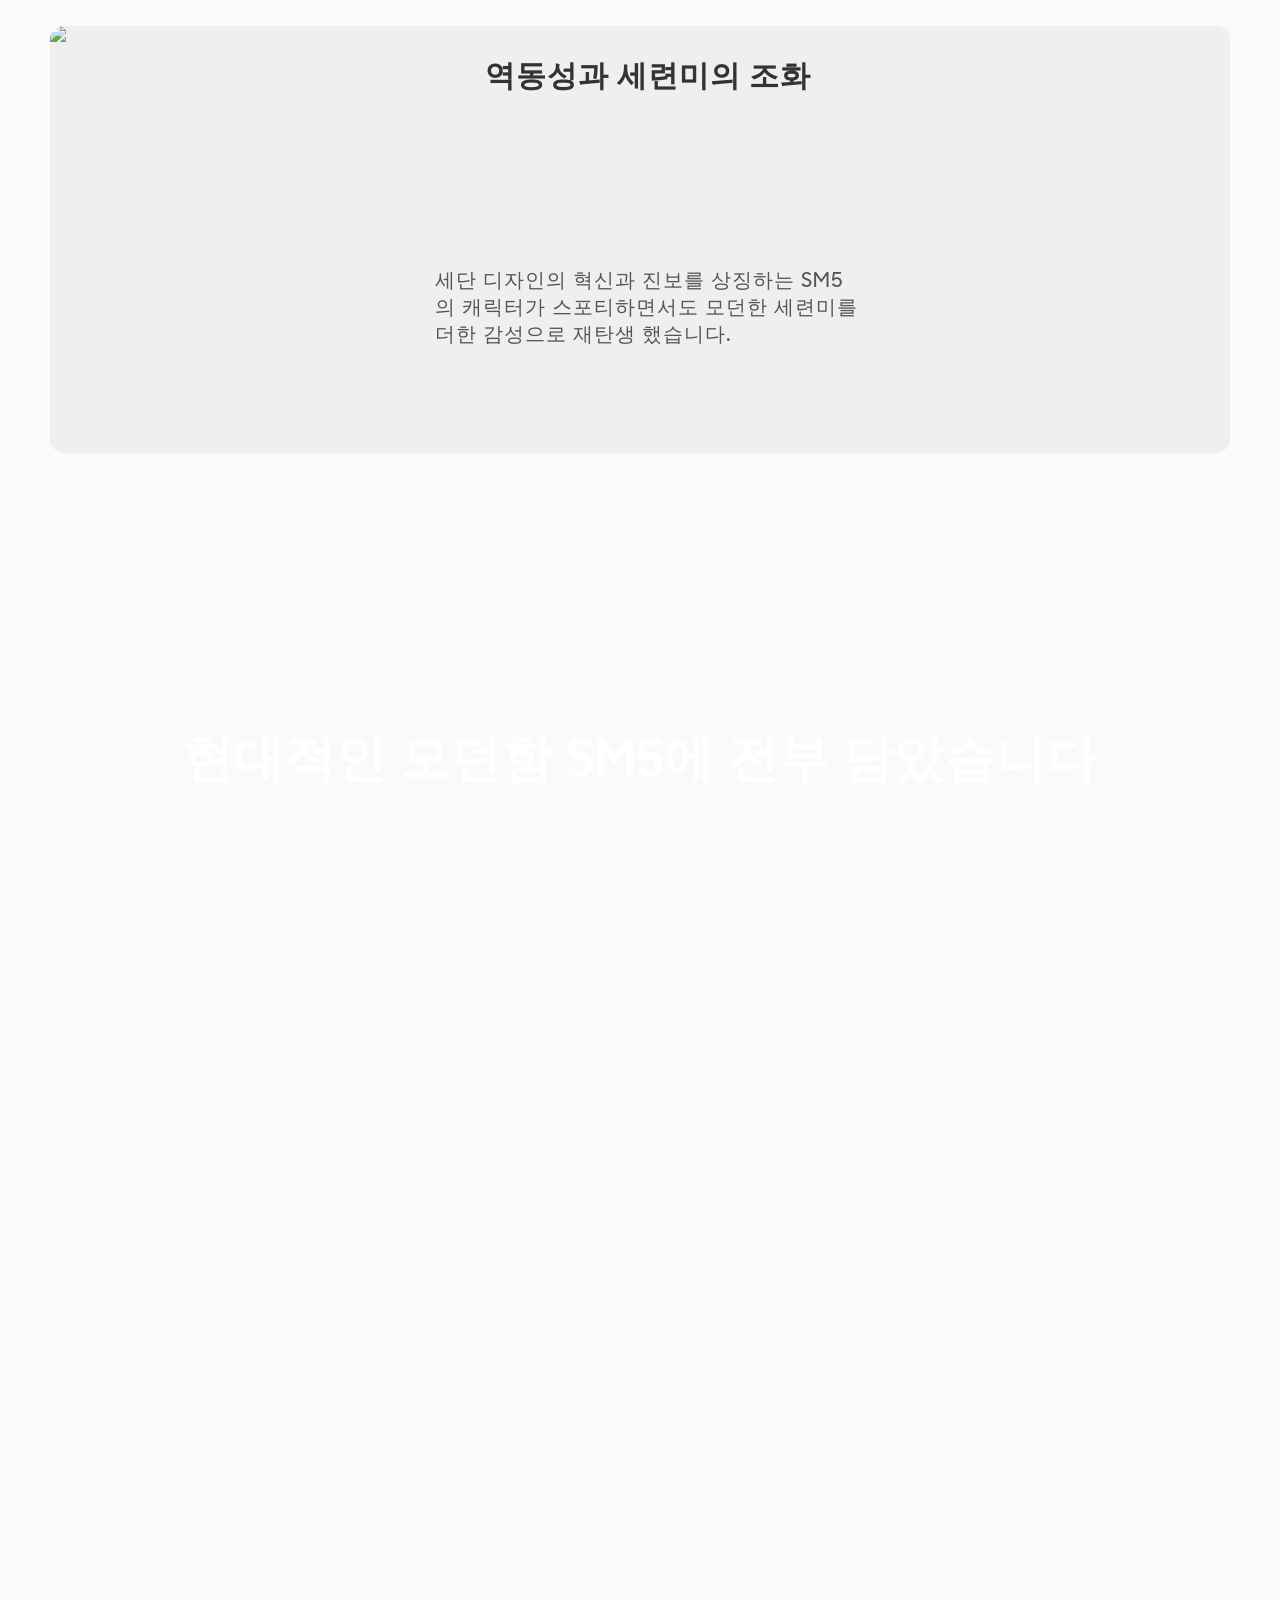
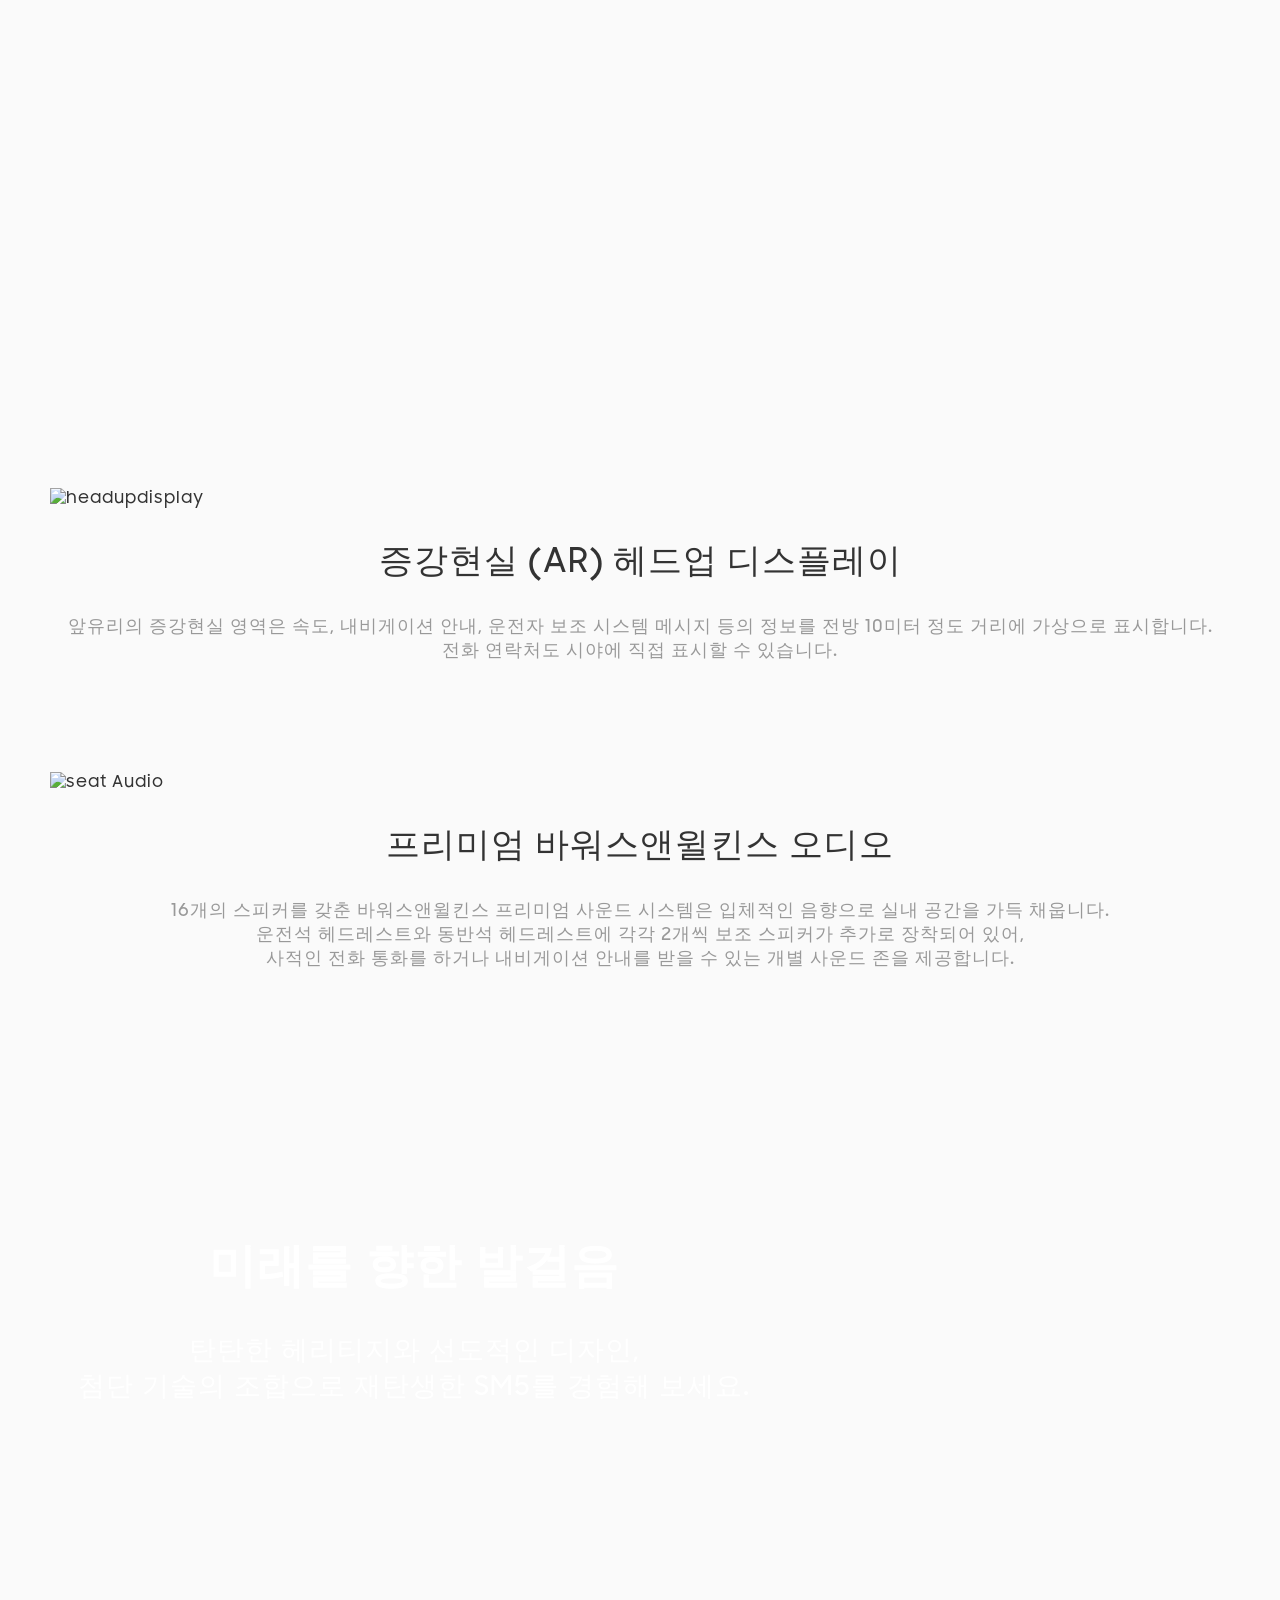
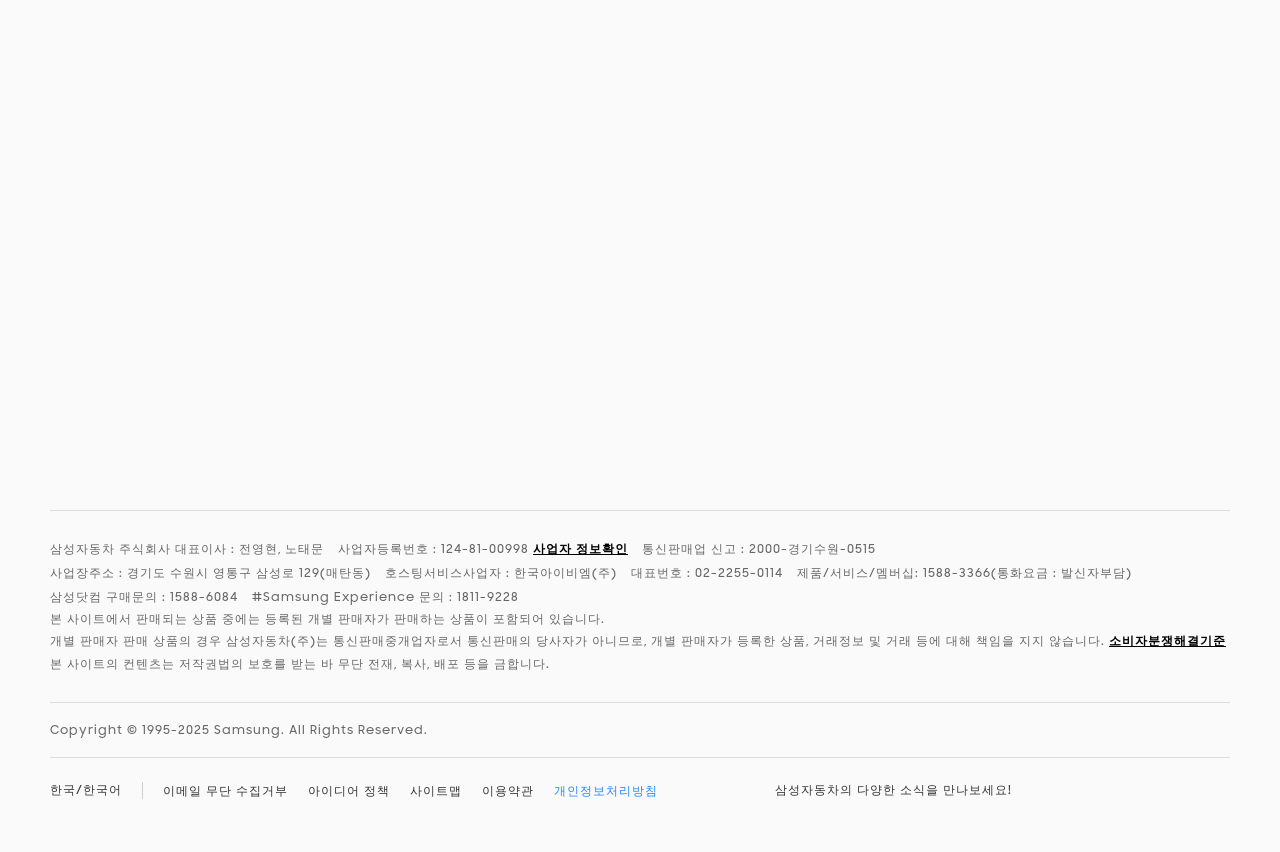
==== commit 804685ef: "0511" ====
--- a/car-model.html
+++ b/car-model.html
@@ -177,7 +177,7 @@
       <div class="footer_inner">
 			<div class="footer_info">
 				<div class="info_line">
-					<p>삼성전자 주식회사 대표이사 : 전영현, 노태문</p>
+					<p>삼성자동차 주식회사 대표이사 : 전영현, 노태문</p>
 					<p>
 						사업자등록번호 : 124-81-00998
 						<a href="https://www.ftc.go.kr/bizCommPop.do?wrkr_no=1248100998&amp;apv_perm_no=" class="comp" title="새 창 열림" target="_blank" data-di-id="di-id-ab5b704f-9ed59ae2">사업자 정보확인</a>
@@ -197,7 +197,7 @@
 						본 사이트에서 판매되는 상품 중에는 등록된 개별 판매자가 판매하는 상품이 포함되어 있습니다.
 					</p>
 					<p>
-						개별 판매자 판매 상품의 경우 삼성전자(주)는 통신판매중개업자로서 통신판매의 당사자가 아니므로, 개별 판매자가 등록한 상품, 거래정보 및 거래 등에 대해 책임을 지지 않습니다.
+						개별 판매자 판매 상품의 경우 삼성자동차(주)는 통신판매중개업자로서 통신판매의 당사자가 아니므로, 개별 판매자가 등록한 상품, 거래정보 및 거래 등에 대해 책임을 지지 않습니다.
 						<a href="/sec/dispute-resolution/" class="comp" title="새 창 열림" target="_blank" data-di-id="di-id-be22e656-9330a1a8">소비자분쟁해결기준</a>
 					</p>
 				</div>
@@ -221,8 +221,8 @@
 						<div id="dropClauseList01" class="wrap-droplist rounded clause-use">
 							<button class="droplist-button" aria-haspopup="listbox" aria-labelledby="dropServiceClauseTitle dropServiceClauseBtn" id="dropServiceClauseBtn" title="서비스별 이용약관" data-di-id="#dropServiceClauseBtn">이용약관<span class="blind">하위 메뉴 있음</span></button>
 							<ul class="droplist" aria-labelledby="dropServiceClauseTitle" aria-activedescendant="optServiceClause01">
-								<li id="optServiceClause02" class="droplist-item" data-omni="footer:terms_legal"><a href="https://account.samsung.com/membership/etc/specialTC.do?fileName=samsungkorea.html" target="_blank" title="새 창으로 열림" data-di-id="di-id-45524f74-94887041">삼성전자 대표사이트 이용약관</a></li>
-								<li id="optServiceClause03" class="droplist-item" data-omni="footer:terms_conditions"><a href="/sec/membership/terms/" data-di-id="di-id-bf32124c-86fdbf54">삼성전자 멤버십 회원 이용약관</a></li>
+								<li id="optServiceClause02" class="droplist-item" data-omni="footer:terms_legal"><a href="https://account.samsung.com/membership/etc/specialTC.do?fileName=samsungkorea.html" target="_blank" title="새 창으로 열림" data-di-id="di-id-45524f74-94887041">삼성자동차 대표사이트 이용약관</a></li>
+								<li id="optServiceClause03" class="droplist-item" data-omni="footer:terms_conditions"><a href="/sec/membership/terms/" data-di-id="di-id-bf32124c-86fdbf54">삼성자동차 멤버십 회원 이용약관</a></li>
 								<li id="optServiceClause04" class="droplist-item" data-omni="footer:terms_contents"><a href="https://account.samsung.com/membership/policy/terms" target="_blank" title="새 창으로 열림" data-di-id="di-id-9325bd65-80ab3fd4">삼성 서비스 이용약관</a></li>
 								<li id="optServiceClause05" class="droplist-item" data-omni="footer:terms_aisc"><a href="/sec/aisc/terms/600/700/" data-di-id="di-id-958b317d-4fa157c9">AI 구독 이용약관</a></li>
 							</ul>
@@ -234,7 +234,7 @@
 							<ul class="droplist" aria-labelledby="dropServicePrivateTitle" aria-activedescendant="optServicePrivate01">
 								<li id="optServicePrivate02" class="droplist-item"><a href="/sec/info/privacy/01/rc" data-di-id="di-id-6f869091-fb3aa356">삼성닷컴 개인정보처리방침</a></li>
 								<li id="optServicePrivate03" class="droplist-item"><a href="/sec/info/privacy/02" data-di-id="di-id-ee6f8087-b15b1fed">삼성닷컴 이벤트 개인정보처리방침</a></li>
-								<li id="optServicePrivate04" class="droplist-item"><a href="/sec/info/privacy/03" data-di-id="di-id-a4510bcc-b09975da">삼성전자멤버십 개인정보처리방침</a></li>
+								<li id="optServicePrivate04" class="droplist-item"><a href="/sec/info/privacy/03" data-di-id="di-id-a4510bcc-b09975da">삼성자동차멤버십 개인정보처리방침</a></li>
 								<li id="optServicePrivate06" class="droplist-item"><a href="/sec/info/privacy/05" data-di-id="di-id-d0e50d3d-b4140968">경력채용 개인정보처리방침</a></li>
 								<li id="optServicePrivate10" class="droplist-item"><a href="/sec/info/privacy/10" data-di-id="di-id-285e3d68-a63ace6">삼성케어서비스 개인정보처리방침</a></li>
 								<li id="optServicePrivate11" class="droplist-item"><a href="/sec/info/privacy/11" data-di-id="di-id-ffbcbd30-ba1c6d1">영상정보처리기기 운영관리 방침</a></li>
@@ -244,7 +244,7 @@
 				</ul>
 			</div>
 			<div class="social_box">
-				<span class="social_tit">삼성전자의 다양한 소식을 만나보세요!</span>
+				<span class="social_tit">삼성자동차의 다양한 소식을 만나보세요!</span>
 				<ul class="social_list">
 						<li>
 							<a href="//www.facebook.com/SamsungKorea" class="social_item facebook" title="새 창 열림" target="_blank">
--- a/css/car-model-navi.css
+++ b/css/car-model-navi.css
@@ -30,8 +30,6 @@
 .nav-title {
   font-size: 35px;
   font-weight: 700;
-  color: #333;
-  letter-spacing: 3%;
 }
 
 .nav-btn {
--- a/css/car-model.css
+++ b/css/car-model.css
@@ -114,7 +114,7 @@
   margin: 86px 0 100px;
 }
 #model-imgs .box-txt1{
-  width: 747px;
+  width: 770px;
   margin: 0 auto;
 }
 #model-imgs .box-txt1 p{
@@ -130,7 +130,7 @@
 #model-imgs .box-txt2{
   display: flex;
   flex-direction: column;
-  gap: 213px;
+  gap: 170px;
   margin: 30px auto 0;
 }
 #model-imgs .box-txt2 h3{
@@ -169,7 +169,7 @@
 }
 #function .function-txt h3{
   font-size: 34px;
-  font-weight: 300;
+  font-weight: 500;
 }
 #function .function-txt p{
   font-size: 18px;
@@ -376,8 +376,8 @@
   #interier .container h1 { font-size: 17px; padding-top: 16px; }
 
   #function .function-txt{margin-top: 10px;}
-  #function .function-txt h3 { font-size: 12px; }
-  #function .function-txt p { font-size: 8px; margin-top: 10px; }
+  #function .function-txt h3 { font-size: 14px; font-weight: 500;}
+  #function .function-txt p { font-size: 12px; margin-top: 10px; }
   #function .function-card2 { margin: 28px 0 50px; }
 
   #bot-banner { height: 25vh; }
